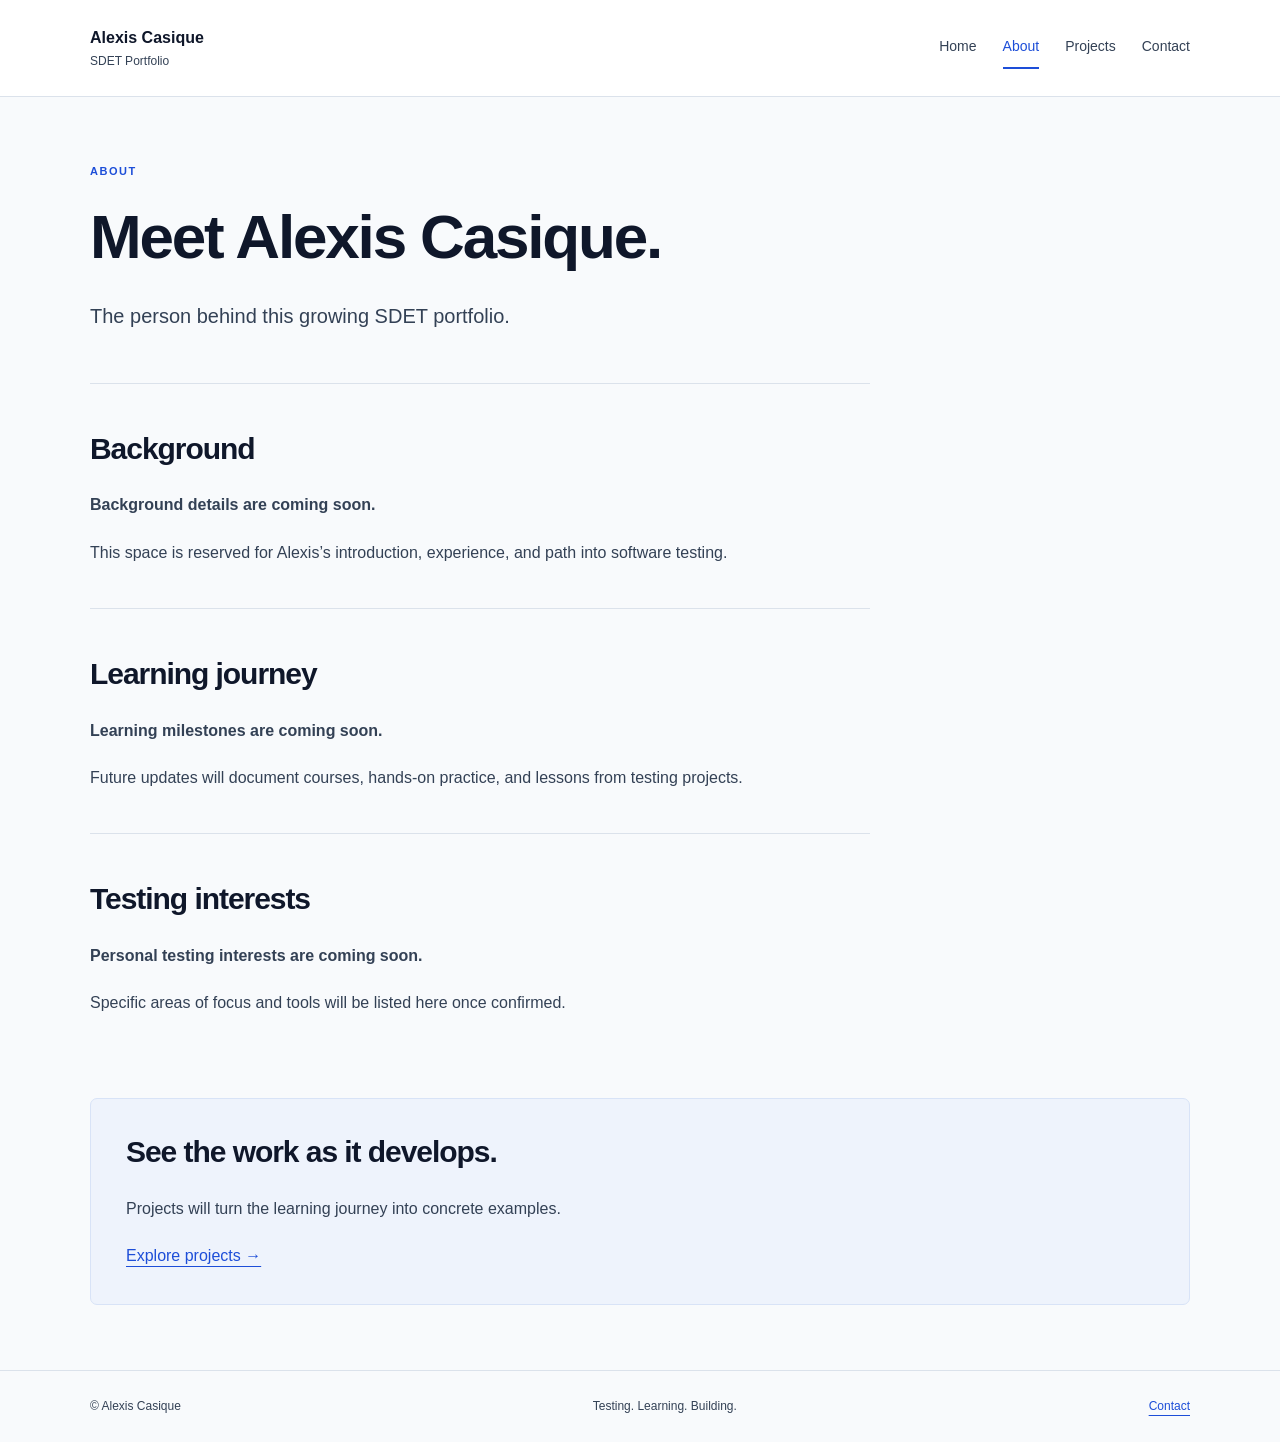
==== about.html @ ddfdd0aa "Build responsive four-page SDET portfolio" ====
<!doctype html>
<html lang="en"><head><meta charset="utf-8"><meta name="viewport" content="width=device-width, initial-scale=1"><meta name="description" content="Background and learning journey for Alexis Casique's SDET portfolio."><title>About | Alexis Casique</title><link rel="stylesheet" href="./css/styles.css"></head>
<body><a class="skip" href="#main">Skip to content</a><header><div class="container header"><a class="brand" href="./index.html">Alexis Casique<small>SDET Portfolio</small></a><nav aria-label="Main navigation"><a href="./index.html">Home</a><a href="./about.html" aria-current="page">About</a><a href="./projects.html">Projects</a><a href="./contact.html">Contact</a></nav></div></header>
<main id="main" class="container"><section class="intro"><p class="eyebrow">ABOUT</p><h1>Meet Alexis Casique.</h1><p class="lead">The person behind this growing SDET portfolio.</p></section><div class="editorial"><section><h2>Background</h2><p class="placeholder">Background details are coming soon.</p><p>This space is reserved for Alexis’s introduction, experience, and path into software testing.</p></section><section><h2>Learning journey</h2><p class="placeholder">Learning milestones are coming soon.</p><p>Future updates will document courses, hands-on practice, and lessons from testing projects.</p></section><section><h2>Testing interests</h2><p class="placeholder">Personal testing interests are coming soon.</p><p>Specific areas of focus and tools will be listed here once confirmed.</p></section></div><section class="callout"><h2>See the work as it develops.</h2><p>Projects will turn the learning journey into concrete examples.</p><a href="./projects.html">Explore projects →</a></section></main><footer><div class="container footer"><p>© Alexis Casique</p><p>Testing. Learning. Building.</p><a href="./contact.html">Contact</a></div></footer></body></html>
---- css/styles.css ----
:root{color-scheme:light;--ink:#0f172a;--blue:#1d4ed8;--line:#dbe2eb}*{box-sizing:border-box}body{margin:0;background:#f8fafc;color:#334155;font:16px/1.7 Arial,Helvetica,sans-serif}a{color:var(--blue);text-underline-offset:5px}a:focus-visible{outline:3px solid var(--blue);outline-offset:5px}.container{width:min(1100px,calc(100% - 40px));margin:auto}.skip{position:absolute;top:-100px;left:20px;background:white;padding:12px}.skip:focus{top:10px}header{background:white;border-bottom:1px solid var(--line)}.header{display:flex;align-items:center;justify-content:space-between;gap:24px;padding-block:24px}.brand{color:var(--ink);font-weight:700;text-decoration:none}.brand small{display:block;font-size:12px;color:#334155;font-weight:400}nav{display:flex;gap:26px;flex-wrap:wrap}nav a{color:#334155;text-decoration:none;font-size:14px;padding:8px 0}nav a[aria-current]{color:var(--blue);border-bottom:2px solid var(--blue)}h1,h2,h3{color:var(--ink);line-height:1.2;letter-spacing:-.035em}h1{font-size:clamp(38px,5vw,62px);margin:16px 0 24px}h1 span{display:block;font-size:.65em;font-weight:400;margin-top:18px}h2{font-size:30px}h3{font-size:22px}p{margin:0 0 20px}.eyebrow{color:var(--blue);font-size:11px;font-weight:700;letter-spacing:.14em}.hero{display:grid;grid-template-columns:1.4fr 1fr;gap:65px;align-items:center;padding:80px 0}.lead{font-size:20px;max-width:650px}.actions{display:flex;gap:24px;align-items:center;flex-wrap:wrap;margin-top:30px}.button{background:var(--blue);color:white;text-decoration:none;padding:13px 22px;border-radius:5px;font-weight:700;font-size:14px}.button:hover{background:#173da6}.note,.card,.empty{background:white;border:1px solid var(--line);border-radius:7px;padding:30px}.note{border-top:4px solid var(--blue)}.note h2{line-height:1.4}.note p,.card p{font-size:15px}.note p:last-child,.card p:last-child{margin:0}.section{border-top:1px solid var(--line);padding:45px 0 65px}.section>p{max-width:650px}.cards{display:grid;grid-template-columns:repeat(3,1fr);gap:20px;margin-top:30px}.number{font:12px Consolas,"Courier New",monospace;color:#475569}.callout{background:#eef3fc;border:1px solid #d8e3f7;border-radius:7px;padding:35px;margin-bottom:65px}.callout h2{margin-top:0}.intro{padding:65px 0 30px;max-width:780px}.editorial{max-width:780px;padding-bottom:40px}.editorial section{border-top:1px solid var(--line);padding:22px 0}.placeholder{font-weight:700}.empty{margin-bottom:60px}.empty p{max-width:650px}.status{display:inline-block;background:#eef3fc;color:var(--blue);padding:6px 10px;border-radius:4px;font-size:11px;font-weight:700;letter-spacing:.1em}.contact{display:grid;grid-template-columns:1.5fr 1fr;margin-bottom:80px}.contact aside{border-left:1px solid var(--line);padding-left:30px;margin-left:30px}.contact aside a{display:block;margin-bottom:15px}footer{border-top:1px solid var(--line);padding:25px 0}.footer{display:flex;justify-content:space-between;gap:15px;font-size:12px}.footer p{margin:0}@media(max-width:760px){.header{align-items:flex-start;flex-direction:column;gap:18px}nav{gap:24px}.hero{grid-template-columns:1fr;gap:30px;padding:45px 0}.cards,.contact{grid-template-columns:1fr}.intro{padding-top:40px}.contact aside{border-left:0;border-top:1px solid var(--line);margin:20px 0 0;padding:20px 0 0}.footer{flex-wrap:wrap}.note,.card,.empty,.callout{padding:25px}}
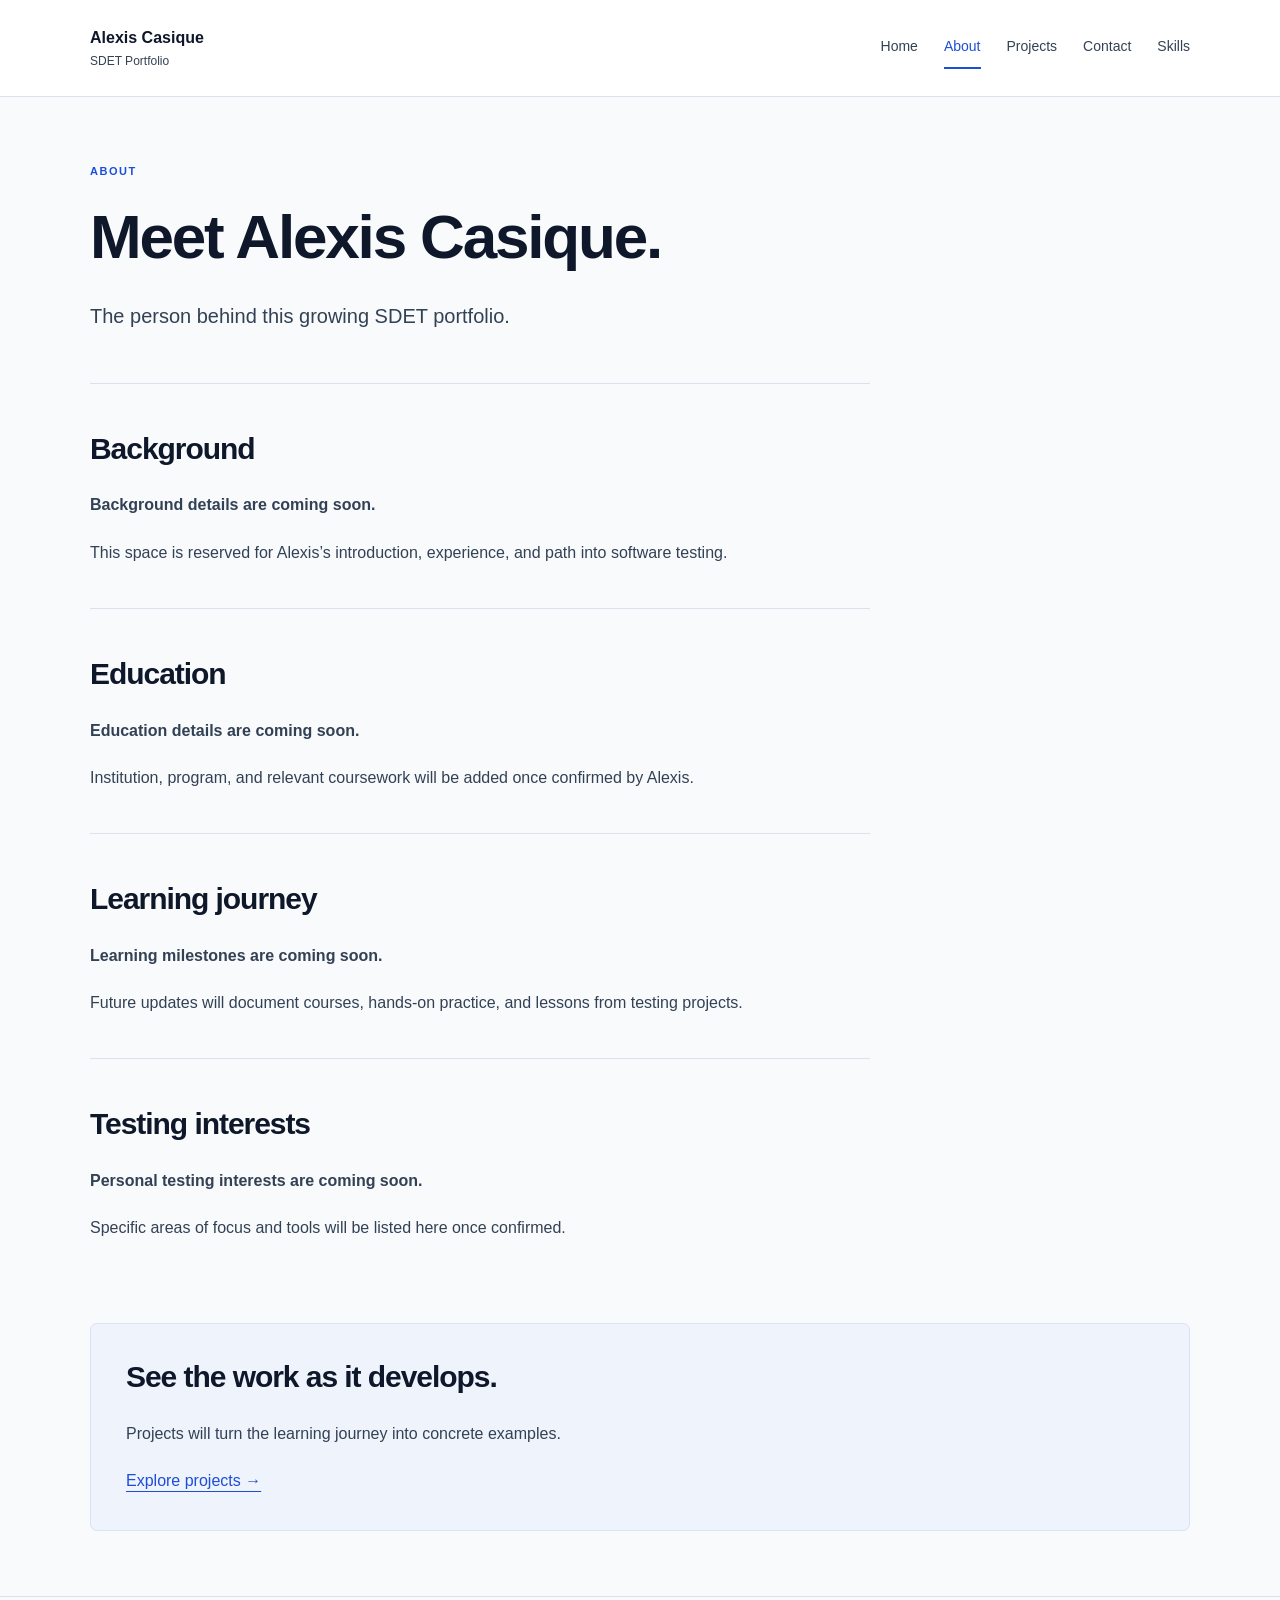
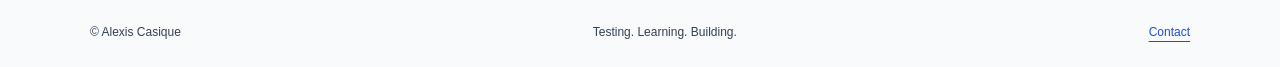
==== commit 2a3bc226: "Add Skills page and expand portfolio content requirements" ====
--- a/about.html
+++ b/about.html
@@ -1,4 +1,4 @@
 <!doctype html>
 <html lang="en"><head><meta charset="utf-8"><meta name="viewport" content="width=device-width, initial-scale=1"><meta name="description" content="Background and learning journey for Alexis Casique's SDET portfolio."><title>About | Alexis Casique</title><link rel="stylesheet" href="./css/styles.css"></head>
-<body><a class="skip" href="#main">Skip to content</a><header><div class="container header"><a class="brand" href="./index.html">Alexis Casique<small>SDET Portfolio</small></a><nav aria-label="Main navigation"><a href="./index.html">Home</a><a href="./about.html" aria-current="page">About</a><a href="./projects.html">Projects</a><a href="./contact.html">Contact</a></nav></div></header>
-<main id="main" class="container"><section class="intro"><p class="eyebrow">ABOUT</p><h1>Meet Alexis Casique.</h1><p class="lead">The person behind this growing SDET portfolio.</p></section><div class="editorial"><section><h2>Background</h2><p class="placeholder">Background details are coming soon.</p><p>This space is reserved for Alexis’s introduction, experience, and path into software testing.</p></section><section><h2>Learning journey</h2><p class="placeholder">Learning milestones are coming soon.</p><p>Future updates will document courses, hands-on practice, and lessons from testing projects.</p></section><section><h2>Testing interests</h2><p class="placeholder">Personal testing interests are coming soon.</p><p>Specific areas of focus and tools will be listed here once confirmed.</p></section></div><section class="callout"><h2>See the work as it develops.</h2><p>Projects will turn the learning journey into concrete examples.</p><a href="./projects.html">Explore projects →</a></section></main><footer><div class="container footer"><p>© Alexis Casique</p><p>Testing. Learning. Building.</p><a href="./contact.html">Contact</a></div></footer></body></html>
+<body><a class="skip" href="#main">Skip to content</a><header><div class="container header"><a class="brand" href="./index.html">Alexis Casique<small>SDET Portfolio</small></a><nav aria-label="Main navigation"><a href="./index.html">Home</a><a href="./about.html" aria-current="page">About</a><a href="./projects.html">Projects</a><a href="./contact.html">Contact</a><a href="./skills.html">Skills</a></nav></div></header>
+<main id="main" class="container"><section class="intro"><p class="eyebrow">ABOUT</p><h1>Meet Alexis Casique.</h1><p class="lead">The person behind this growing SDET portfolio.</p></section><div class="editorial"><section><h2>Background</h2><p class="placeholder">Background details are coming soon.</p><p>This space is reserved for Alexis’s introduction, experience, and path into software testing.</p></section><section><h2>Education</h2><p class="placeholder">Education details are coming soon.</p><p>Institution, program, and relevant coursework will be added once confirmed by Alexis.</p></section><section><h2>Learning journey</h2><p class="placeholder">Learning milestones are coming soon.</p><p>Future updates will document courses, hands-on practice, and lessons from testing projects.</p></section><section><h2>Testing interests</h2><p class="placeholder">Personal testing interests are coming soon.</p><p>Specific areas of focus and tools will be listed here once confirmed.</p></section></div><section class="callout"><h2>See the work as it develops.</h2><p>Projects will turn the learning journey into concrete examples.</p><a href="./projects.html">Explore projects →</a></section></main><footer><div class="container footer"><p>© Alexis Casique</p><p>Testing. Learning. Building.</p><a href="./contact.html">Contact</a></div></footer></body></html>
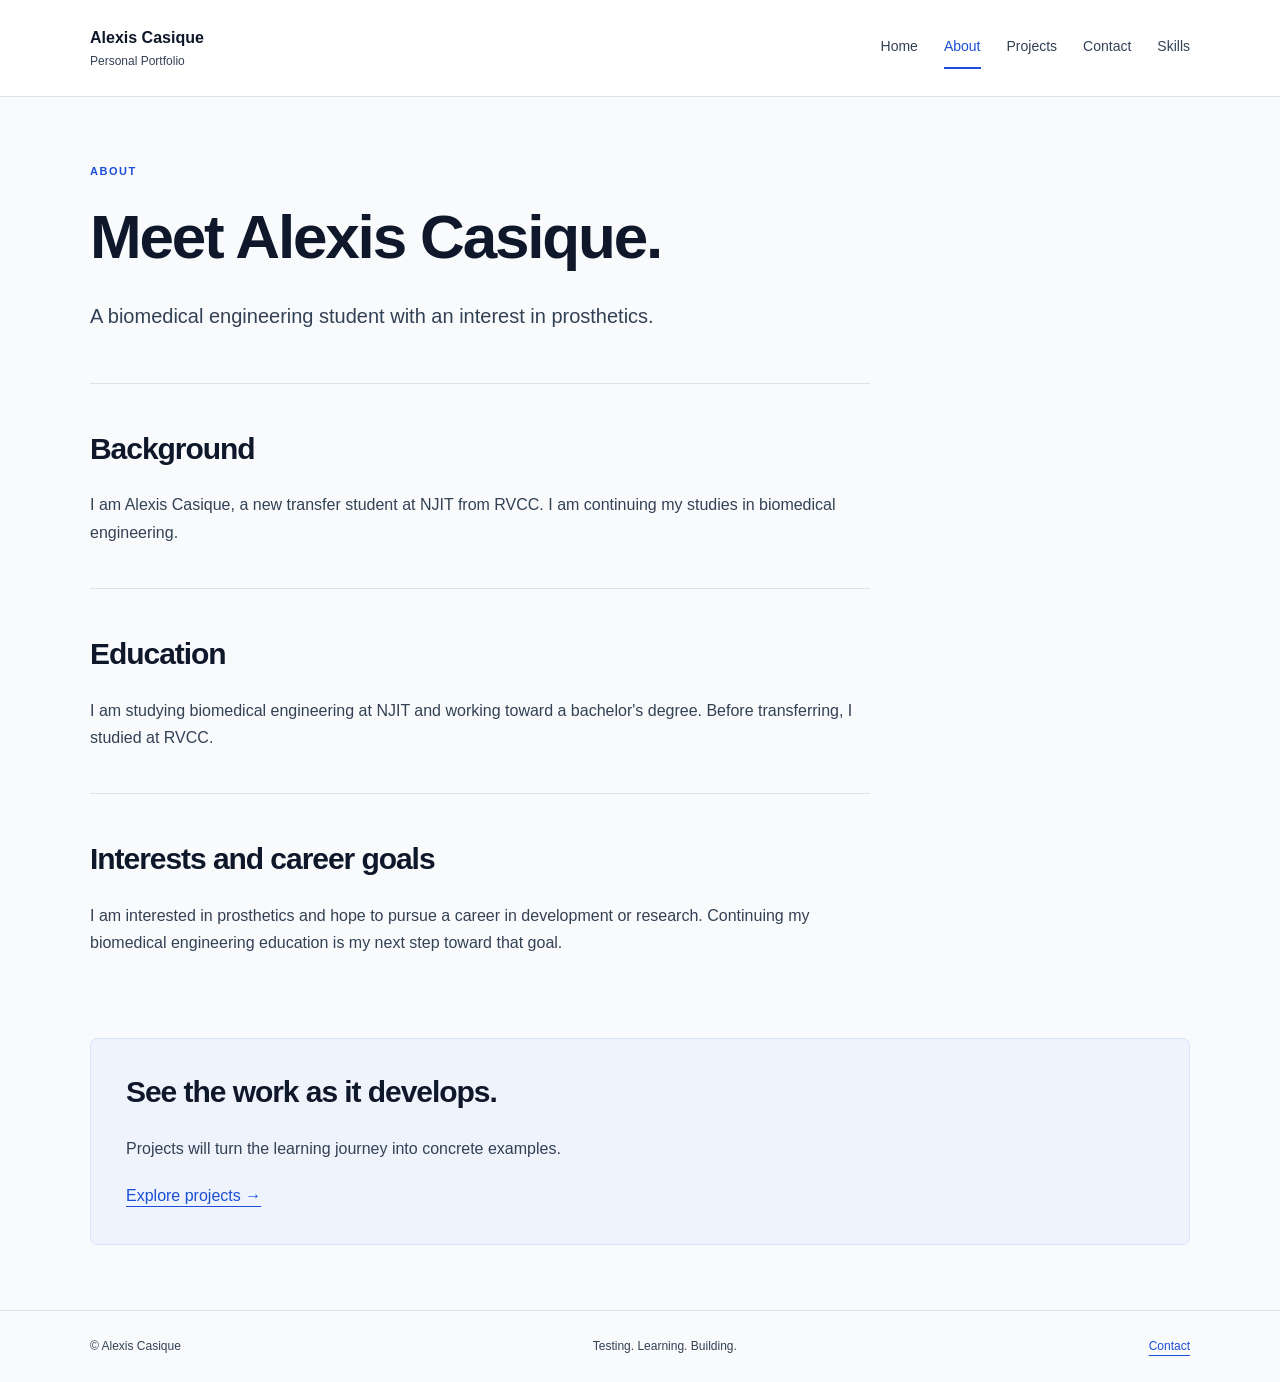
==== commit 0262ec75: "Personalize portfolio with biomedical engineering background" ====
--- a/about.html
+++ b/about.html
@@ -1,4 +1,4 @@
 <!doctype html>
-<html lang="en"><head><meta charset="utf-8"><meta name="viewport" content="width=device-width, initial-scale=1"><meta name="description" content="Background and learning journey for Alexis Casique's SDET portfolio."><title>About | Alexis Casique</title><link rel="stylesheet" href="./css/styles.css"></head>
-<body><a class="skip" href="#main">Skip to content</a><header><div class="container header"><a class="brand" href="./index.html">Alexis Casique<small>SDET Portfolio</small></a><nav aria-label="Main navigation"><a href="./index.html">Home</a><a href="./about.html" aria-current="page">About</a><a href="./projects.html">Projects</a><a href="./contact.html">Contact</a><a href="./skills.html">Skills</a></nav></div></header>
-<main id="main" class="container"><section class="intro"><p class="eyebrow">ABOUT</p><h1>Meet Alexis Casique.</h1><p class="lead">The person behind this growing SDET portfolio.</p></section><div class="editorial"><section><h2>Background</h2><p class="placeholder">Background details are coming soon.</p><p>This space is reserved for Alexis’s introduction, experience, and path into software testing.</p></section><section><h2>Education</h2><p class="placeholder">Education details are coming soon.</p><p>Institution, program, and relevant coursework will be added once confirmed by Alexis.</p></section><section><h2>Learning journey</h2><p class="placeholder">Learning milestones are coming soon.</p><p>Future updates will document courses, hands-on practice, and lessons from testing projects.</p></section><section><h2>Testing interests</h2><p class="placeholder">Personal testing interests are coming soon.</p><p>Specific areas of focus and tools will be listed here once confirmed.</p></section></div><section class="callout"><h2>See the work as it develops.</h2><p>Projects will turn the learning journey into concrete examples.</p><a href="./projects.html">Explore projects →</a></section></main><footer><div class="container footer"><p>© Alexis Casique</p><p>Testing. Learning. Building.</p><a href="./contact.html">Contact</a></div></footer></body></html>
+<html lang="en"><head><meta charset="utf-8"><meta name="viewport" content="width=device-width, initial-scale=1"><meta name="description" content="Education and prosthetics career interests of Alexis Casique, a biomedical engineering student at NJIT."><title>About | Alexis Casique</title><link rel="stylesheet" href="./css/styles.css"></head>
+<body><a class="skip" href="#main">Skip to content</a><header><div class="container header"><a class="brand" href="./index.html">Alexis Casique<small>Personal Portfolio</small></a><nav aria-label="Main navigation"><a href="./index.html">Home</a><a href="./about.html" aria-current="page">About</a><a href="./projects.html">Projects</a><a href="./contact.html">Contact</a><a href="./skills.html">Skills</a></nav></div></header>
+<main id="main" class="container"><section class="intro"><p class="eyebrow">ABOUT</p><h1>Meet Alexis Casique.</h1><p class="lead">A biomedical engineering student with an interest in prosthetics.</p></section><div class="editorial"><section><h2>Background</h2><p>I am Alexis Casique, a new transfer student at NJIT from RVCC. I am continuing my studies in biomedical engineering.</p></section><section><h2>Education</h2><p>I am studying biomedical engineering at NJIT and working toward a bachelor&#39;s degree. Before transferring, I studied at RVCC.</p></section><section><h2>Interests and career goals</h2><p>I am interested in prosthetics and hope to pursue a career in development or research. Continuing my biomedical engineering education is my next step toward that goal.</p></section></div><section class="callout"><h2>See the work as it develops.</h2><p>Projects will turn the learning journey into concrete examples.</p><a href="./projects.html">Explore projects →</a></section></main><footer><div class="container footer"><p>© Alexis Casique</p><p>Testing. Learning. Building.</p><a href="./contact.html">Contact</a></div></footer></body></html>
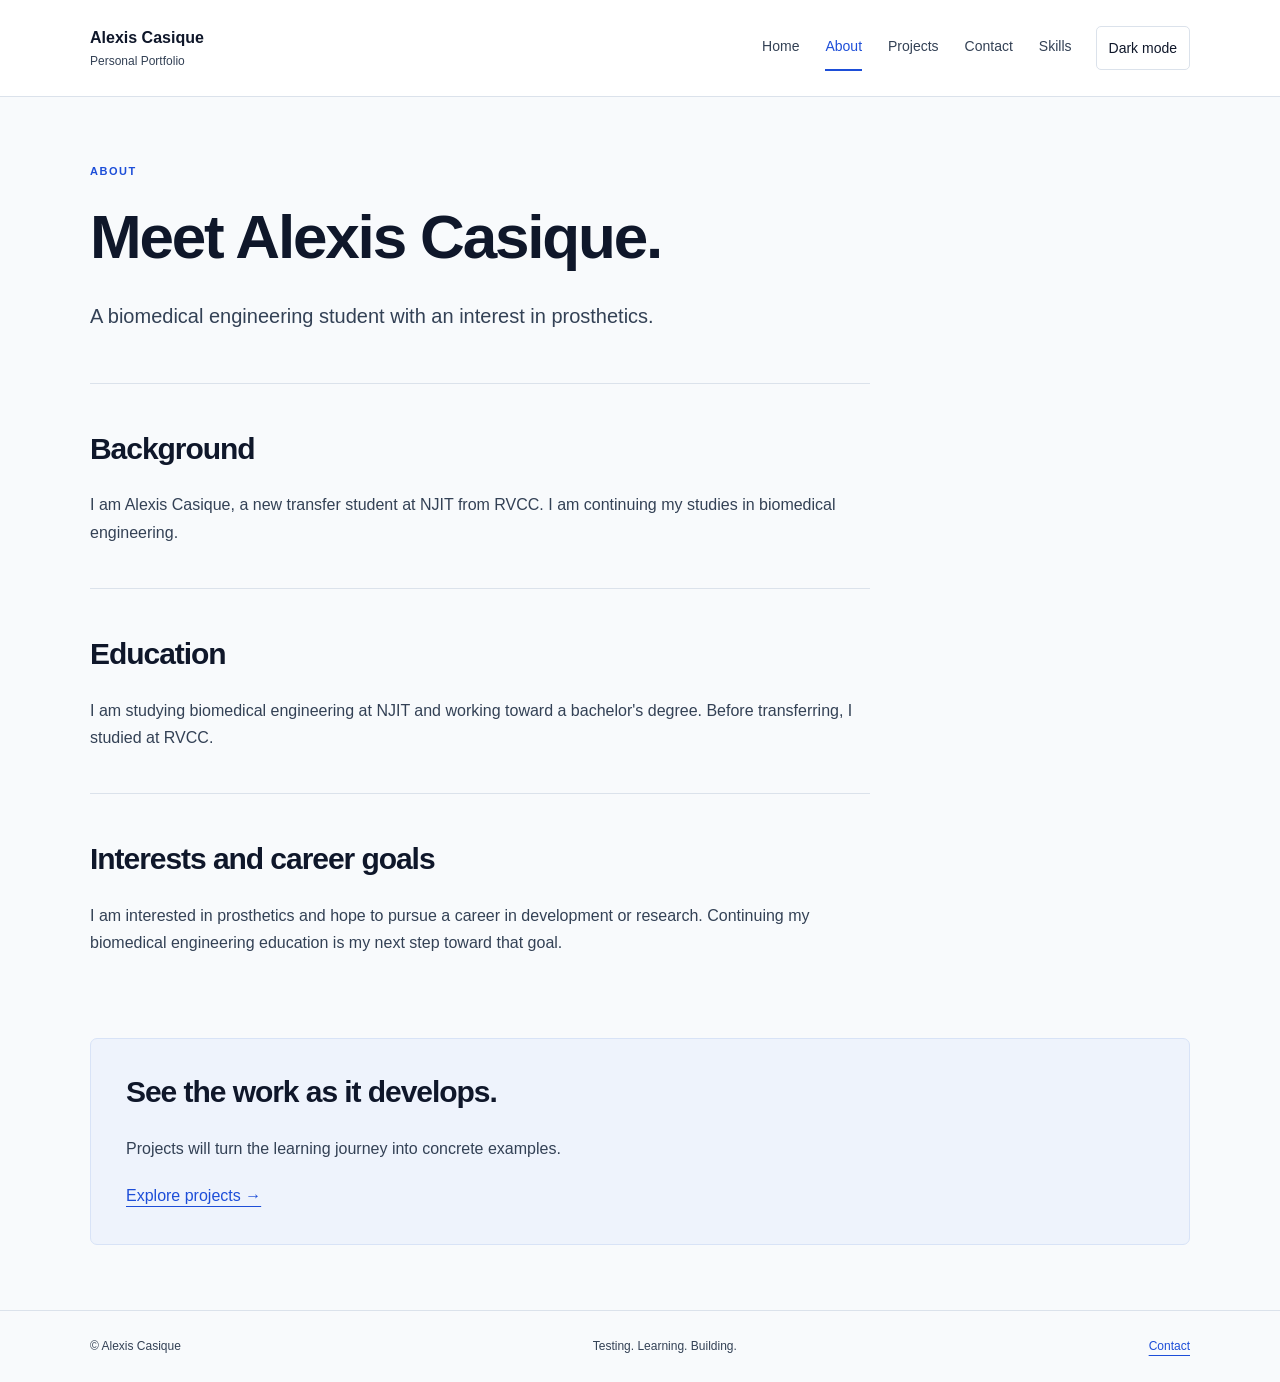
==== commit bb112ca5: "Add responsive navigation and persistent dark mode toggle" ====
--- a/about.html
+++ b/about.html
@@ -1,4 +1,4 @@
 <!doctype html>
-<html lang="en"><head><meta charset="utf-8"><meta name="viewport" content="width=device-width, initial-scale=1"><meta name="description" content="Education and prosthetics career interests of Alexis Casique, a biomedical engineering student at NJIT."><title>About | Alexis Casique</title><link rel="stylesheet" href="./css/styles.css"></head>
-<body><a class="skip" href="#main">Skip to content</a><header><div class="container header"><a class="brand" href="./index.html">Alexis Casique<small>Personal Portfolio</small></a><nav aria-label="Main navigation"><a href="./index.html">Home</a><a href="./about.html" aria-current="page">About</a><a href="./projects.html">Projects</a><a href="./contact.html">Contact</a><a href="./skills.html">Skills</a></nav></div></header>
+<html lang="en"><head><meta charset="utf-8"><meta name="viewport" content="width=device-width, initial-scale=1"><meta name="description" content="Education and prosthetics career interests of Alexis Casique, a biomedical engineering student at NJIT."><title>About | Alexis Casique</title><link rel="stylesheet" href="./css/styles.css"><script src="./js/main.js" defer></script></head>
+<body><a class="skip" href="#main">Skip to content</a><header><div class="container header"><a class="brand" href="./index.html">Alexis Casique<small>Personal Portfolio</small></a><div class="header-controls"><button class="menu-toggle" type="button" aria-controls="main-navigation" aria-expanded="false" hidden><span class="menu-icon" aria-hidden="true">&#9776;</span>Menu</button><button class="theme-toggle" type="button" aria-pressed="false" hidden>Dark mode</button></div><nav id="main-navigation" aria-label="Main navigation"><a href="./index.html">Home</a><a href="./about.html" aria-current="page">About</a><a href="./projects.html">Projects</a><a href="./contact.html">Contact</a><a href="./skills.html">Skills</a></nav></div></header>
 <main id="main" class="container"><section class="intro"><p class="eyebrow">ABOUT</p><h1>Meet Alexis Casique.</h1><p class="lead">A biomedical engineering student with an interest in prosthetics.</p></section><div class="editorial"><section><h2>Background</h2><p>I am Alexis Casique, a new transfer student at NJIT from RVCC. I am continuing my studies in biomedical engineering.</p></section><section><h2>Education</h2><p>I am studying biomedical engineering at NJIT and working toward a bachelor&#39;s degree. Before transferring, I studied at RVCC.</p></section><section><h2>Interests and career goals</h2><p>I am interested in prosthetics and hope to pursue a career in development or research. Continuing my biomedical engineering education is my next step toward that goal.</p></section></div><section class="callout"><h2>See the work as it develops.</h2><p>Projects will turn the learning journey into concrete examples.</p><a href="./projects.html">Explore projects →</a></section></main><footer><div class="container footer"><p>© Alexis Casique</p><p>Testing. Learning. Building.</p><a href="./contact.html">Contact</a></div></footer></body></html>
--- a/css/styles.css
+++ b/css/styles.css
@@ -1 +1,123 @@
-:root{color-scheme:light;--ink:#0f172a;--blue:#1d4ed8;--line:#dbe2eb}*{box-sizing:border-box}body{margin:0;background:#f8fafc;color:#334155;font:16px/1.7 Arial,Helvetica,sans-serif}a{color:var(--blue);text-underline-offset:5px}a:focus-visible{outline:3px solid var(--blue);outline-offset:5px}.container{width:min(1100px,calc(100% - 40px));margin:auto}.skip{position:absolute;top:-100px;left:20px;background:white;padding:12px}.skip:focus{top:10px}header{background:white;border-bottom:1px solid var(--line)}.header{display:flex;align-items:center;justify-content:space-between;gap:24px;padding-block:24px}.brand{color:var(--ink);font-weight:700;text-decoration:none}.brand small{display:block;font-size:12px;color:#334155;font-weight:400}nav{display:flex;gap:26px;flex-wrap:wrap}nav a{color:#334155;text-decoration:none;font-size:14px;padding:8px 0}nav a[aria-current]{color:var(--blue);border-bottom:2px solid var(--blue)}h1,h2,h3{color:var(--ink);line-height:1.2;letter-spacing:-.035em}h1{font-size:clamp(38px,5vw,62px);margin:16px 0 24px}h1 span{display:block;font-size:.65em;font-weight:400;margin-top:18px}h2{font-size:30px}h3{font-size:22px}p{margin:0 0 20px}.eyebrow{color:var(--blue);font-size:11px;font-weight:700;letter-spacing:.14em}.hero{display:grid;grid-template-columns:1.4fr 1fr;gap:65px;align-items:center;padding:80px 0}.lead{font-size:20px;max-width:650px}.actions{display:flex;gap:24px;align-items:center;flex-wrap:wrap;margin-top:30px}.button{background:var(--blue);color:white;text-decoration:none;padding:13px 22px;border-radius:5px;font-weight:700;font-size:14px}.button:hover{background:#173da6}.note,.card,.empty{background:white;border:1px solid var(--line);border-radius:7px;padding:30px}.note{border-top:4px solid var(--blue)}.note h2{line-height:1.4}.note p,.card p{font-size:15px}.note p:last-child,.card p:last-child{margin:0}.section{border-top:1px solid var(--line);padding:45px 0 65px}.section>p{max-width:650px}.cards{display:grid;grid-template-columns:repeat(3,1fr);gap:20px;margin-top:30px}.number{font:12px Consolas,"Courier New",monospace;color:#475569}.callout{background:#eef3fc;border:1px solid #d8e3f7;border-radius:7px;padding:35px;margin-bottom:65px}.callout h2{margin-top:0}.intro{padding:65px 0 30px;max-width:780px}.editorial{max-width:780px;padding-bottom:40px}.editorial section{border-top:1px solid var(--line);padding:22px 0}.placeholder{font-weight:700}.empty{margin-bottom:60px}.empty p{max-width:650px}.status{display:inline-block;background:#eef3fc;color:var(--blue);padding:6px 10px;border-radius:4px;font-size:11px;font-weight:700;letter-spacing:.1em}.contact{display:grid;grid-template-columns:1.5fr 1fr;margin-bottom:80px}.contact aside{border-left:1px solid var(--line);padding-left:30px;margin-left:30px}.contact aside a{display:block;margin-bottom:15px}footer{border-top:1px solid var(--line);padding:25px 0}.footer{display:flex;justify-content:space-between;gap:15px;font-size:12px}.footer p{margin:0}@media(max-width:760px){.header{align-items:flex-start;flex-direction:column;gap:18px}nav{gap:24px}.hero{grid-template-columns:1fr;gap:30px;padding:45px 0}.cards,.contact{grid-template-columns:1fr}.intro{padding-top:40px}.contact aside{border-left:0;border-top:1px solid var(--line);margin:20px 0 0;padding:20px 0 0}.footer{flex-wrap:wrap}.note,.card,.empty,.callout{padding:25px}}
+/* Shared design tokens keep every page consistent. */
+:root {
+  color-scheme: light;
+  --background: #f8fafc;
+  --surface: #ffffff;
+  --ink: #0f172a;
+  --body: #334155;
+  --blue: #1d4ed8;
+  --line: #dbe2eb;
+  --tint: #eef3fc;
+  --button-text: #ffffff;
+  --button-hover: #173da6;
+  --font: Arial, Helvetica, sans-serif;
+}
+* { box-sizing: border-box; }
+body { margin: 0; background: var(--background); color: var(--body); font: 16px/1.7 var(--font); }
+a { color: var(--blue); text-underline-offset: 5px; }
+a:focus-visible { outline: 3px solid var(--blue); outline-offset: 5px; }
+.container { width: min(1100px, calc(100% - 40px)); margin-inline: auto; }
+.skip { position: absolute; top: -100px; left: 20px; background: var(--surface); padding: 12px; }
+.skip:focus { top: 10px; }
+header { background: var(--surface); border-bottom: 1px solid var(--line); }
+.header { display: flex; flex-direction: column; align-items: flex-start; gap: 18px; padding-block: 24px; }
+.brand { color: var(--ink); font-weight: 700; text-decoration: none; }
+.brand small { display: block; font-size: 12px; color: var(--body); font-weight: 400; }
+nav { display: flex; gap: 24px; flex-wrap: wrap; }
+nav a { color: var(--body); text-decoration: none; font-size: 14px; padding-block: 10px; }
+nav a[aria-current] { color: var(--blue); border-bottom: 2px solid var(--blue); }
+h1, h2, h3 { color: var(--ink); line-height: 1.2; letter-spacing: -.035em; }
+h1 { font-size: clamp(38px, 5vw, 62px); margin: 16px 0 24px; }
+h1 span { display: block; font-size: .65em; font-weight: 400; margin-top: 18px; }
+h2 { font-size: 30px; }
+h3 { font-size: 22px; }
+p { margin: 0 0 20px; }
+img { display: block; max-width: 100%; height: auto; }
+main { overflow-wrap: anywhere; }
+.eyebrow { color: var(--blue); font-size: 11px; font-weight: 700; letter-spacing: .14em; }
+.hero { display: grid; grid-template-columns: minmax(0, 1fr); gap: 30px; align-items: center; padding-block: 45px; }
+.lead { font-size: 20px; max-width: 650px; }
+.actions { display: flex; gap: 24px; align-items: center; flex-wrap: wrap; margin-top: 30px; }
+.button { background: var(--blue); color: var(--button-text); text-decoration: none; padding: 13px 22px; border-radius: 5px; font-weight: 700; font-size: 14px; }
+.button:hover { background: var(--button-hover); }
+.note, .card, .empty { background: var(--surface); border: 1px solid var(--line); border-radius: 7px; padding: 25px; }
+.note { border-top: 4px solid var(--blue); }
+.note h2 { line-height: 1.4; }
+.note p, .card p { font-size: 15px; }
+.note p:last-child, .card p:last-child { margin: 0; }
+.section { border-top: 1px solid var(--line); padding: 45px 0 65px; }
+.section > p { max-width: 650px; }
+.cards { display: grid; grid-template-columns: minmax(0, 1fr); gap: 20px; margin-top: 30px; }
+.number { font: 12px Consolas, "Courier New", monospace; color: var(--body); }
+.callout { background: var(--tint); border: 1px solid #d8e3f7; border-radius: 7px; padding: 25px; margin-bottom: 65px; }
+.callout h2 { margin-top: 0; }
+.intro { padding: 40px 0 30px; max-width: 780px; }
+.editorial { max-width: 780px; padding-bottom: 40px; }
+.editorial section { border-top: 1px solid var(--line); padding-block: 22px; }
+.placeholder { font-weight: 700; }
+.empty { margin-bottom: 60px; }
+.empty p { max-width: 650px; }
+.status { display: inline-block; background: var(--tint); color: var(--blue); padding: 6px 10px; border-radius: 4px; font-size: 11px; font-weight: 700; letter-spacing: .1em; }
+.contact { display: grid; grid-template-columns: minmax(0, 1fr); margin-bottom: 80px; }
+.contact aside { border-top: 1px solid var(--line); margin-top: 20px; padding-top: 20px; }
+.contact aside a { display: block; margin-bottom: 15px; }
+footer { border-top: 1px solid var(--line); padding-block: 25px; }
+.footer { display: flex; flex-wrap: wrap; justify-content: space-between; gap: 15px; font-size: 12px; }
+.footer p { margin: 0; }
+
+/* Compact phones: preserve reading space and allow navigation to wrap. */
+@media (max-width: 480px) {
+  .container { width: calc(100% - 32px); }
+  nav { column-gap: 20px; row-gap: 4px; }
+  .note, .card, .empty, .callout { padding: 20px; }
+  .lead { font-size: 18px; }
+  h2 { font-size: 26px; }
+}
+
+/* Interactive controls are revealed by JavaScript; links remain visible without it. */
+[hidden] { display: none !important; }
+.header { display: grid; grid-template-columns: minmax(0, 1fr) auto; align-items: center; }
+.header nav { grid-column: 1 / -1; }
+.header-controls { display: flex; align-items: center; gap: 10px; flex-wrap: wrap; justify-content: flex-end; }
+.header-controls button { min-height: 44px; border: 1px solid var(--line); border-radius: 5px; padding: 8px 12px; background: var(--surface); color: var(--ink); font: 14px var(--font); cursor: pointer; }
+.header-controls button:hover { background: var(--tint); }
+button:focus-visible { outline: 3px solid var(--blue); outline-offset: 4px; }
+.menu-icon { margin-right: 5px; }
+:root[data-theme="dark"] {
+  color-scheme: dark;
+  --background: #0f172a;
+  --surface: #172236;
+  --ink: #f8fafc;
+  --body: #cbd5e1;
+  --blue: #93c5fd;
+  --line: #475569;
+  --tint: #1e304a;
+  --button-text: #0f172a;
+  --button-hover: #bfdbfe;
+}
+:root[data-theme="dark"] .callout { border-color: var(--line); }
+@media (max-width: 760px) {
+  .header nav { flex-direction: column; gap: 4px; width: 100%; }
+  .header nav a { padding-inline: 10px; }
+}
+@media (max-width: 480px) {
+  .header-controls { max-width: 110px; }
+}
+@media (min-width: 1000px) {
+  .header { grid-template-columns: minmax(0, 1fr) auto auto; }
+  .header nav { grid-column: 2; grid-row: 1; }
+  .header-controls { grid-column: 3; grid-row: 1; }
+}
+
+/* Laptops and larger screens: expand navigation and content columns. */
+@media (min-width: 761px) {
+  .header { flex-direction: row; align-items: center; justify-content: space-between; gap: 24px; }
+  nav { gap: 26px; }
+  .hero { grid-template-columns: minmax(0, 1.4fr) minmax(0, 1fr); gap: 65px; padding-block: 80px; }
+  .cards { grid-template-columns: repeat(3, minmax(0, 1fr)); }
+  .note, .card, .empty { padding: 30px; }
+  .callout { padding: 35px; }
+  .intro { padding-top: 65px; }
+  .contact { grid-template-columns: minmax(0, 1.5fr) minmax(0, 1fr); }
+  .contact aside { border-top: 0; border-left: 1px solid var(--line); margin: 0 0 0 30px; padding: 0 0 0 30px; }
+}
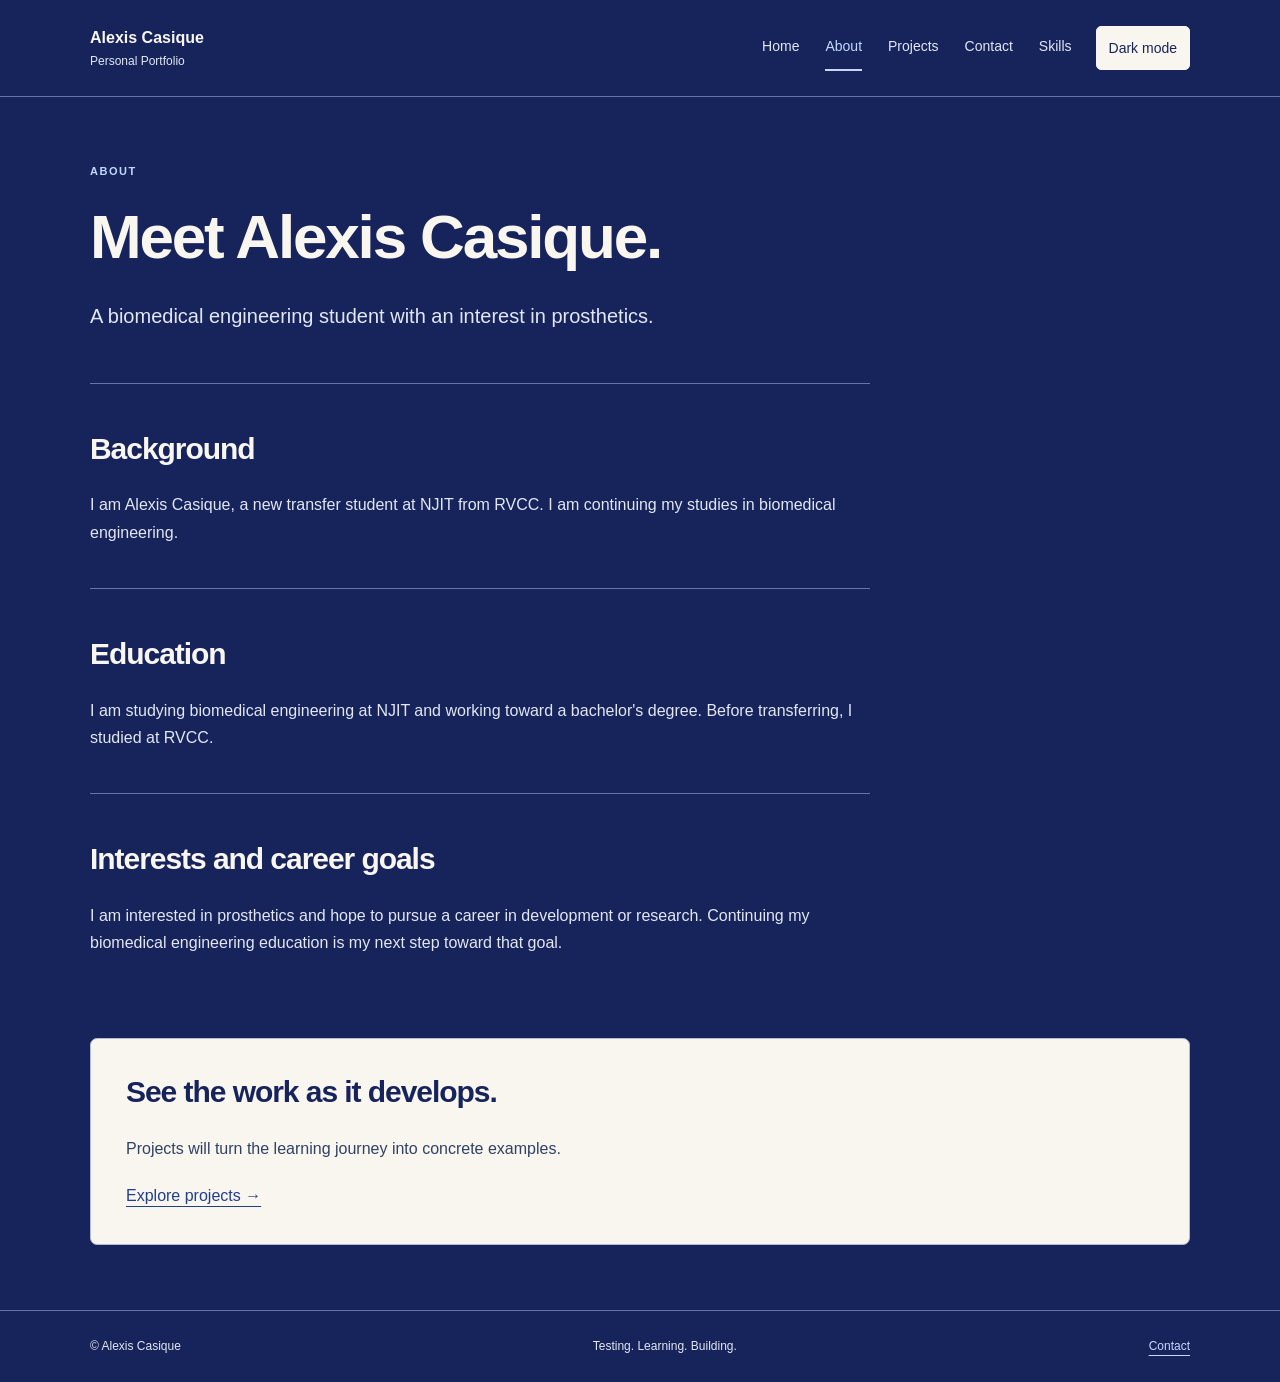
==== commit 68ef6c2d: "Prevent header initialization layout shifts" ====
--- a/about.html
+++ b/about.html
@@ -1,4 +1,4 @@
 <!doctype html>
-<html lang="en"><head><meta charset="utf-8"><meta name="viewport" content="width=device-width, initial-scale=1"><meta name="description" content="Education and prosthetics career interests of Alexis Casique, a biomedical engineering student at NJIT."><title>About | Alexis Casique</title><link rel="stylesheet" href="./css/styles.css"><script src="./js/main.js" defer></script></head>
+<html lang="en"><head><meta charset="utf-8"><meta name="viewport" content="width=device-width, initial-scale=1"><meta name="description" content="Education and prosthetics career interests of Alexis Casique, a biomedical engineering student at NJIT."><title>About | Alexis Casique</title><script src="./js/main.js"></script><link rel="stylesheet" href="./css/styles.css"></head>
 <body><a class="skip" href="#main">Skip to content</a><header><div class="container header"><a class="brand" href="./index.html">Alexis Casique<small>Personal Portfolio</small></a><div class="header-controls"><button class="menu-toggle" type="button" aria-controls="main-navigation" aria-expanded="false" hidden><span class="menu-icon" aria-hidden="true">&#9776;</span>Menu</button><button class="theme-toggle" type="button" aria-pressed="false" hidden>Dark mode</button></div><nav id="main-navigation" aria-label="Main navigation"><a href="./index.html">Home</a><a href="./about.html" aria-current="page">About</a><a href="./projects.html">Projects</a><a href="./contact.html">Contact</a><a href="./skills.html">Skills</a></nav></div></header>
-<main id="main" class="container"><section class="intro"><p class="eyebrow">ABOUT</p><h1>Meet Alexis Casique.</h1><p class="lead">A biomedical engineering student with an interest in prosthetics.</p></section><div class="editorial"><section><h2>Background</h2><p>I am Alexis Casique, a new transfer student at NJIT from RVCC. I am continuing my studies in biomedical engineering.</p></section><section><h2>Education</h2><p>I am studying biomedical engineering at NJIT and working toward a bachelor&#39;s degree. Before transferring, I studied at RVCC.</p></section><section><h2>Interests and career goals</h2><p>I am interested in prosthetics and hope to pursue a career in development or research. Continuing my biomedical engineering education is my next step toward that goal.</p></section></div><section class="callout"><h2>See the work as it develops.</h2><p>Projects will turn the learning journey into concrete examples.</p><a href="./projects.html">Explore projects →</a></section></main><footer><div class="container footer"><p>© Alexis Casique</p><p>Testing. Learning. Building.</p><a href="./contact.html">Contact</a></div></footer></body></html>
+<main id="main" tabindex="-1" class="container"><section class="intro"><p class="eyebrow">ABOUT</p><h1>Meet Alexis Casique.</h1><p class="lead">A biomedical engineering student with an interest in prosthetics.</p></section><div class="editorial"><section><h2>Background</h2><p>I am Alexis Casique, a new transfer student at NJIT from RVCC. I am continuing my studies in biomedical engineering.</p></section><section><h2>Education</h2><p>I am studying biomedical engineering at NJIT and working toward a bachelor&#39;s degree. Before transferring, I studied at RVCC.</p></section><section><h2>Interests and career goals</h2><p>I am interested in prosthetics and hope to pursue a career in development or research. Continuing my biomedical engineering education is my next step toward that goal.</p></section></div><section class="callout"><h2>See the work as it develops.</h2><p>Projects will turn the learning journey into concrete examples.</p><a href="./projects.html">Explore projects →</a></section></main><footer><div class="container footer"><p>© Alexis Casique</p><p>Testing. Learning. Building.</p><a href="./contact.html">Contact</a></div></footer></body></html>
--- a/css/styles.css
+++ b/css/styles.css
@@ -1,15 +1,15 @@
 /* Shared design tokens keep every page consistent. */
 :root {
-  color-scheme: light;
-  --background: #f8fafc;
-  --surface: #ffffff;
-  --ink: #0f172a;
-  --body: #334155;
-  --blue: #1d4ed8;
-  --line: #dbe2eb;
-  --tint: #eef3fc;
-  --button-text: #ffffff;
-  --button-hover: #173da6;
+  color-scheme: dark;
+  --background: #17245c;
+  --surface: #f8f6ef;
+  --ink: #f8f6ef;
+  --body: #e2e7f2;
+  --blue: #c4d8ff;
+  --line: #6575a5;
+  --tint: #e6eaf2;
+  --button-text: #17245c;
+  --button-hover: #e6eaf2;
   --font: Arial, Helvetica, sans-serif;
 }
 * { box-sizing: border-box; }
@@ -17,9 +17,10 @@
 a { color: var(--blue); text-underline-offset: 5px; }
 a:focus-visible { outline: 3px solid var(--blue); outline-offset: 5px; }
 .container { width: min(1100px, calc(100% - 40px)); margin-inline: auto; }
-.skip { position: absolute; top: -100px; left: 20px; background: var(--surface); padding: 12px; }
+.skip { position: absolute; z-index: 2; top: -100px; left: 20px; background: var(--surface); color: #17245c; padding: 12px; }
 .skip:focus { top: 10px; }
-header { background: var(--surface); border-bottom: 1px solid var(--line); }
+.skip:focus-visible { outline-color: #17245c; }
+header { background: var(--background); border-bottom: 1px solid var(--line); }
 .header { display: flex; flex-direction: column; align-items: flex-start; gap: 18px; padding-block: 24px; }
 .brand { color: var(--ink); font-weight: 700; text-decoration: none; }
 .brand small { display: block; font-size: 12px; color: var(--body); font-weight: 400; }
@@ -33,14 +34,40 @@
 h3 { font-size: 22px; }
 p { margin: 0 0 20px; }
 img { display: block; max-width: 100%; height: auto; }
+.project-list { display: grid; grid-template-columns: minmax(0, 1fr); gap: 30px; margin-top: 30px; }
+.project-preview { width: 100%; max-width: 320px; border: 1px solid var(--line); }
+.project-viewer { clear: both; margin-top: 24px; }
+.project-viewer summary { color: var(--blue); cursor: pointer; padding: 12px 0; font-weight: 700; }
+.project-viewer summary:focus-visible, .viewer-viewport:focus-visible { outline: 3px solid var(--blue); outline-offset: 4px; }
+.viewer-controls { display: flex; flex-wrap: wrap; align-items: center; gap: 10px; padding-block: 12px; }
+.viewer-controls button { min-height: 44px; padding: 8px 14px; font: inherit; border: 1px solid var(--body); border-radius: 5px; background: var(--surface); color: var(--ink); cursor: pointer; }
+.viewer-controls button[aria-disabled="true"] { cursor: default; border-style: dashed; }
+.viewer-status { flex-basis: 100%; font-weight: 700; }
+.viewer-viewport { max-height: 75vh; max-height: 75dvh; overflow: auto; border: 1px solid var(--body); background: #ffffff; color: #17245c; }
+.pdf-page { margin: 0; width: var(--page-zoom, 100%); }
+.pdf-page img { width: 100%; max-width: none; }
+.pdf-page figcaption { padding: 10px; font-size: 14px; }
+@media (min-width: 700px) {
+  .project-preview { float: right; width: 30%; margin: 0 0 24px 32px; }
+}
 main { overflow-wrap: anywhere; }
+main:focus { outline: 3px solid var(--blue); outline-offset: 4px; }
 .eyebrow { color: var(--blue); font-size: 11px; font-weight: 700; letter-spacing: .14em; }
 .hero { display: grid; grid-template-columns: minmax(0, 1fr); gap: 30px; align-items: center; padding-block: 45px; }
 .lead { font-size: 20px; max-width: 650px; }
 .actions { display: flex; gap: 24px; align-items: center; flex-wrap: wrap; margin-top: 30px; }
-.button { background: var(--blue); color: var(--button-text); text-decoration: none; padding: 13px 22px; border-radius: 5px; font-weight: 700; font-size: 14px; }
+.button { background: var(--surface); color: var(--button-text); text-decoration: none; padding: 13px 22px; border-radius: 5px; font-weight: 700; font-size: 14px; }
 .button:hover { background: var(--button-hover); }
 .note, .card, .empty { background: var(--surface); border: 1px solid var(--line); border-radius: 7px; padding: 25px; }
+/* Off-white inserts carry their own navy text and focus colors. */
+.note, .card, .empty, .callout {
+  color-scheme: light;
+  --ink: #17245c;
+  --body: #304164;
+  --blue: #243e8e;
+  --line: #b2bbce;
+  color: var(--body);
+}
 .note { border-top: 4px solid var(--blue); }
 .note h2 { line-height: 1.4; }
 .note p, .card p { font-size: 15px; }
@@ -49,7 +76,7 @@
 .section > p { max-width: 650px; }
 .cards { display: grid; grid-template-columns: minmax(0, 1fr); gap: 20px; margin-top: 30px; }
 .number { font: 12px Consolas, "Courier New", monospace; color: var(--body); }
-.callout { background: var(--tint); border: 1px solid #d8e3f7; border-radius: 7px; padding: 25px; margin-bottom: 65px; }
+.callout { background: var(--surface); border: 1px solid var(--line); border-radius: 7px; padding: 25px; margin-bottom: 65px; }
 .callout h2 { margin-top: 0; }
 .intro { padding: 40px 0 30px; max-width: 780px; }
 .editorial { max-width: 780px; padding-bottom: 40px; }
@@ -72,6 +99,12 @@
   .note, .card, .empty, .callout { padding: 20px; }
   .lead { font-size: 18px; }
   h2 { font-size: 26px; }
+  .project-viewer { margin-inline: -10px; }
+  .project-viewer summary, .project-viewer > p { padding-inline: 4px; }
+  .viewer-controls { display: grid; grid-template-columns: repeat(2, minmax(0, 1fr)); gap: 8px; }
+  .viewer-controls button { width: 100%; min-height: 48px; padding: 10px 6px; }
+  .viewer-controls [data-viewer="fit"], .viewer-status { grid-column: 1 / -1; }
+  .viewer-viewport { max-height: 65vh; max-height: 65dvh; }
 }
 
 /* Interactive controls are revealed by JavaScript; links remain visible without it. */
@@ -79,21 +112,13 @@
 .header { display: grid; grid-template-columns: minmax(0, 1fr) auto; align-items: center; }
 .header nav { grid-column: 1 / -1; }
 .header-controls { display: flex; align-items: center; gap: 10px; flex-wrap: wrap; justify-content: flex-end; }
-.header-controls button { min-height: 44px; border: 1px solid var(--line); border-radius: 5px; padding: 8px 12px; background: var(--surface); color: var(--ink); font: 14px var(--font); cursor: pointer; }
+.header-controls button { min-height: 44px; border: 1px solid var(--surface); border-radius: 5px; padding: 8px 12px; background: var(--surface); color: #17245c; font: 14px var(--font); cursor: pointer; }
 .header-controls button:hover { background: var(--tint); }
 button:focus-visible { outline: 3px solid var(--blue); outline-offset: 4px; }
 .menu-icon { margin-right: 5px; }
 :root[data-theme="dark"] {
   color-scheme: dark;
-  --background: #0f172a;
-  --surface: #172236;
-  --ink: #f8fafc;
-  --body: #cbd5e1;
-  --blue: #93c5fd;
-  --line: #475569;
-  --tint: #1e304a;
-  --button-text: #0f172a;
-  --button-hover: #bfdbfe;
+  --background: #0b1538;
 }
 :root[data-theme="dark"] .callout { border-color: var(--line); }
 @media (max-width: 760px) {
@@ -121,3 +146,12 @@
   .contact { grid-template-columns: minmax(0, 1.5fr) minmax(0, 1fr); }
   .contact aside { border-top: 0; border-left: 1px solid var(--line); margin: 0 0 0 30px; padding: 0 0 0 30px; }
 }
+
+/* Reserve controls and collapse navigation before the first enhanced paint.
+   Without JavaScript, navigation stays expanded and controls stay hidden. */
+.enhanced .theme-toggle[hidden] { display: block !important; visibility: hidden; }
+@media (max-width: 760px) {
+  .enhanced .menu-toggle[hidden] { display: block !important; visibility: hidden; }
+  .enhanced #main-navigation { display: none; }
+  .enhanced .header:has(.menu-toggle[aria-expanded="true"]) #main-navigation { display: flex; }
+}
